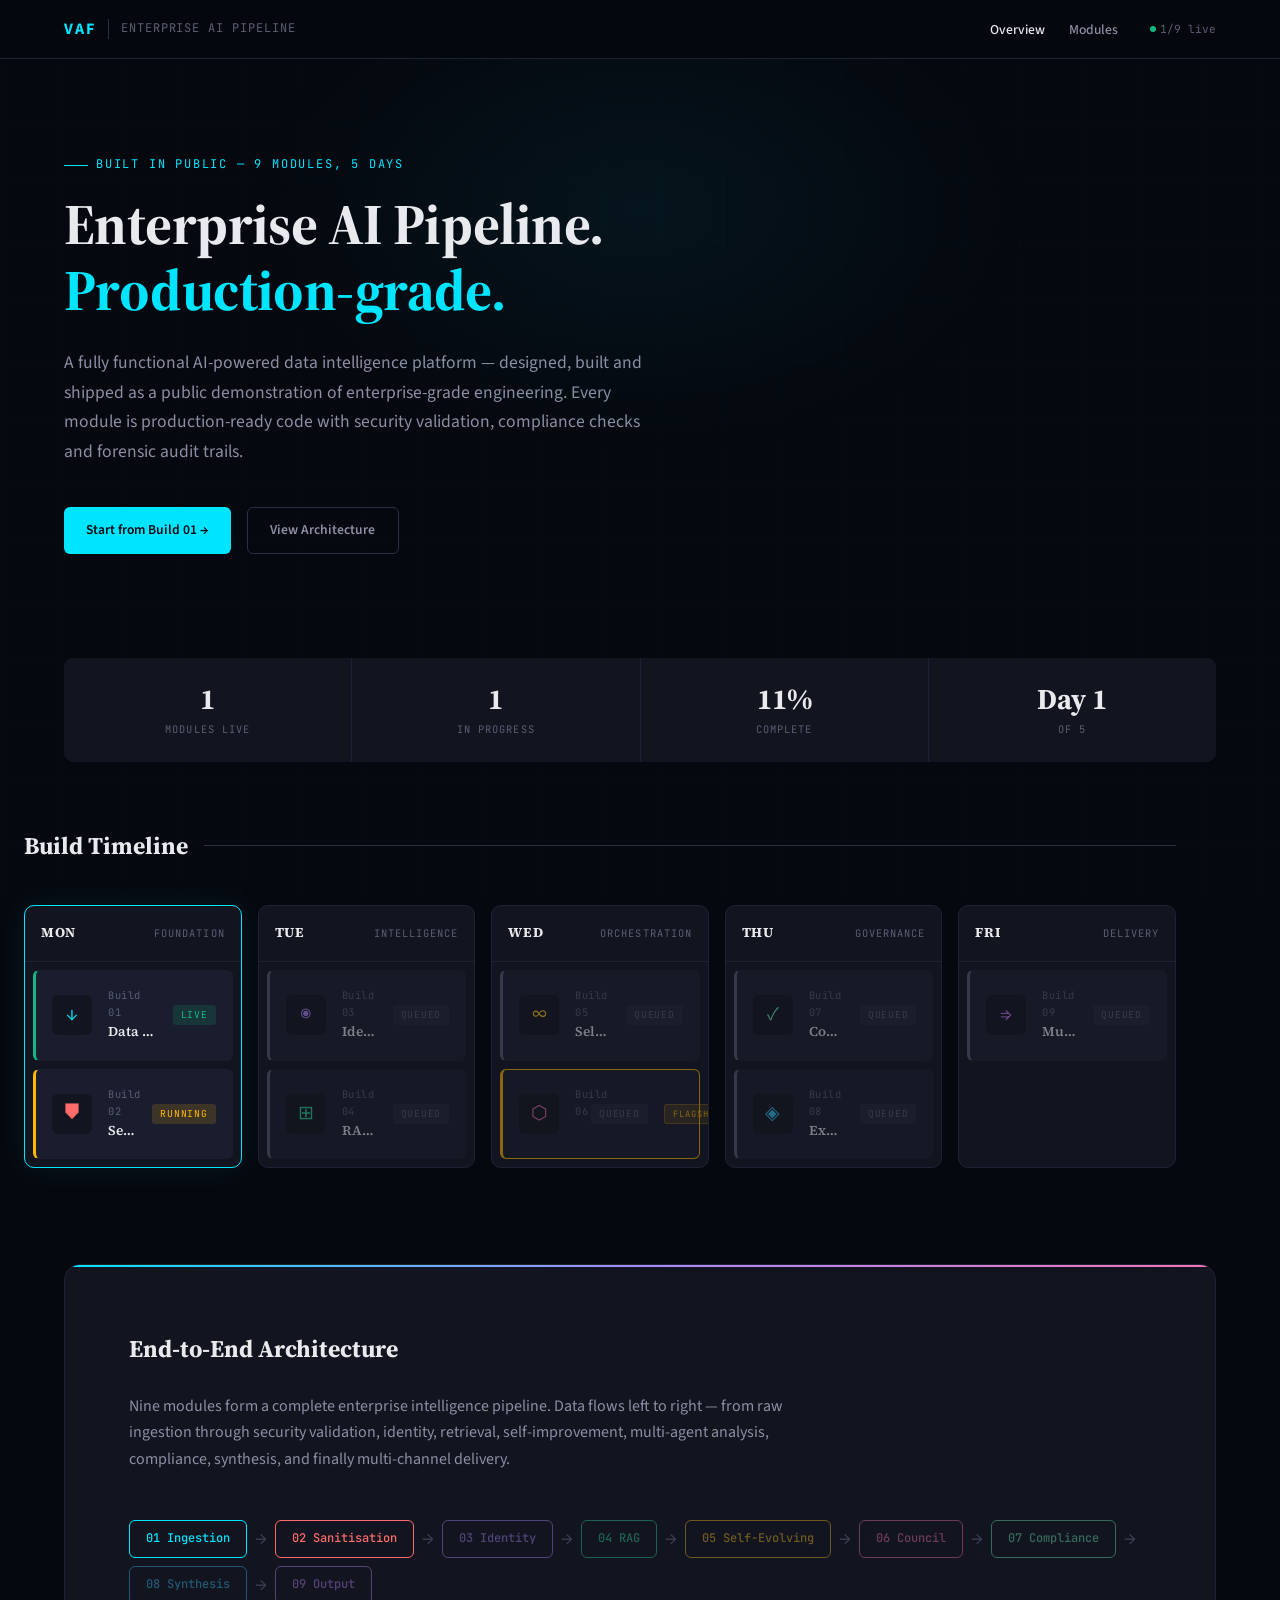
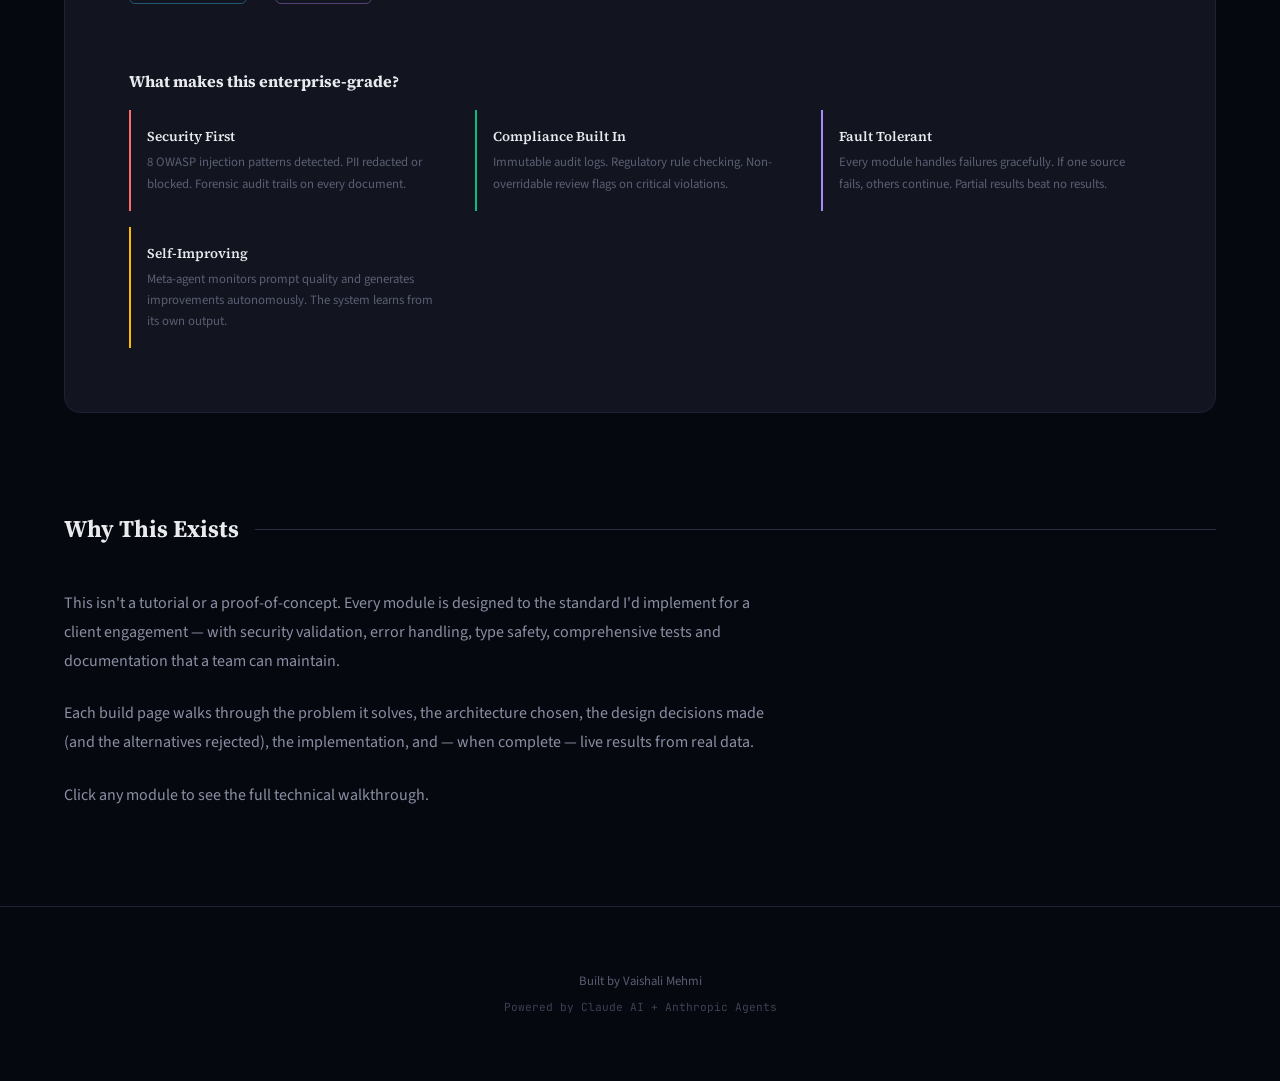
==== portfolio/index.html @ 0262deff "Add portfolio site and sync tooling - Portfolio site (index.html, build.html) with dark editorial de" ====
<!DOCTYPE html>
<html lang="en">
<head>
  <meta charset="UTF-8">
  <meta name="viewport" content="width=device-width, initial-scale=1.0">
  <title>The VAF Series — Enterprise AI Pipeline</title>
  <link rel="stylesheet" href="css/style.css">
</head>
<body>
  <div class="page-wrapper">

    <!-- Navigation -->
    <nav class="nav">
      <div class="container">
        <div class="nav-brand">
          <a href="index.html" class="nav-brand-mark">VAF</a>
          <span class="nav-brand-sep"></span>
          <span class="nav-brand-sub">Enterprise AI Pipeline</span>
        </div>
        <div style="display:flex; align-items:center; gap:2rem;">
          <ul class="nav-links">
            <li><a href="index.html" class="active">Overview</a></li>
            <li><a href="build.html?id=01">Modules</a></li>
          </ul>
          <div class="nav-status" id="nav-status"></div>
        </div>
      </div>
    </nav>

    <!-- Hero -->
    <section class="hero">
      <div class="container">
        <div class="hero-eyebrow animate-in">Built in public — 9 modules, 5 days</div>
        <h1 class="animate-in">
          Enterprise AI Pipeline.<br>
          <span class="highlight">Production-grade.</span>
        </h1>
        <p class="hero-description animate-in">
          A fully functional AI-powered data intelligence platform — designed, built and shipped
          as a public demonstration of enterprise-grade engineering. Every module is production-ready
          code with security validation, compliance checks and forensic audit trails.
        </p>
        <div class="hero-actions animate-in">
          <a href="build.html?id=01" class="btn btn-primary">
            Start from Build 01 →
          </a>
          <a href="#architecture" class="btn btn-ghost">
            View Architecture
          </a>
        </div>
      </div>
    </section>

    <!-- Stats Bar -->
    <section class="container">
      <div class="stats-bar" id="stats-bar">
        <!-- Populated by app.js -->
      </div>
    </section>

    <!-- Timeline -->
    <section class="container timeline">
      <div class="section-header">
        <h2>Build Timeline</h2>
        <div class="line"></div>
      </div>
      <div id="timeline-days" class="timeline-days">
        <!-- Populated by app.js -->
      </div>
    </section>

    <!-- Architecture Overview -->
    <section class="container" id="architecture">
      <div class="arch-overview">
        <h2>End-to-End Architecture</h2>
        <p style="color:var(--text-secondary); margin-bottom:var(--space-lg); max-width:700px;">
          Nine modules form a complete enterprise intelligence pipeline. Data flows left to right —
          from raw ingestion through security validation, identity, retrieval, self-improvement,
          multi-agent analysis, compliance, synthesis, and finally multi-channel delivery.
        </p>
        <div id="arch-pipeline" class="arch-pipeline">
          <!-- Populated by app.js -->
        </div>
        <div style="margin-top:var(--space-xl);">
          <h3 style="font-family:var(--font-display); font-weight:700; font-size:1rem; margin-bottom:var(--space-md);">
            What makes this enterprise-grade?
          </h3>
          <div style="display:grid; grid-template-columns:repeat(auto-fit, minmax(250px,1fr)); gap:var(--space-md);">
            <div style="padding:var(--space-md); border-left:2px solid var(--accent-red);">
              <div style="font-family:var(--font-display); font-weight:600; font-size:0.85rem; margin-bottom:4px;">Security First</div>
              <div style="font-size:0.8rem; color:var(--text-muted);">8 OWASP injection patterns detected. PII redacted or blocked. Forensic audit trails on every document.</div>
            </div>
            <div style="padding:var(--space-md); border-left:2px solid var(--accent-green);">
              <div style="font-family:var(--font-display); font-weight:600; font-size:0.85rem; margin-bottom:4px;">Compliance Built In</div>
              <div style="font-size:0.8rem; color:var(--text-muted);">Immutable audit logs. Regulatory rule checking. Non-overridable review flags on critical violations.</div>
            </div>
            <div style="padding:var(--space-md); border-left:2px solid var(--accent-purple);">
              <div style="font-family:var(--font-display); font-weight:600; font-size:0.85rem; margin-bottom:4px;">Fault Tolerant</div>
              <div style="font-size:0.8rem; color:var(--text-muted);">Every module handles failures gracefully. If one source fails, others continue. Partial results beat no results.</div>
            </div>
            <div style="padding:var(--space-md); border-left:2px solid var(--accent-gold);">
              <div style="font-family:var(--font-display); font-weight:600; font-size:0.85rem; margin-bottom:4px;">Self-Improving</div>
              <div style="font-size:0.8rem; color:var(--text-muted);">Meta-agent monitors prompt quality and generates improvements autonomously. The system learns from its own output.</div>
            </div>
          </div>
        </div>
      </div>
    </section>

    <!-- Consulting Context -->
    <section class="container" style="margin-top:var(--space-3xl);">
      <div class="section-header">
        <h2>Why This Exists</h2>
        <div class="line"></div>
      </div>
      <div style="max-width:700px;">
        <p style="color:var(--text-secondary); line-height:1.8; margin-bottom:var(--space-lg);">
          This isn't a tutorial or a proof-of-concept. Every module is designed to the standard
          I'd implement for a client engagement — with security validation, error handling,
          type safety, comprehensive tests and documentation that a team can maintain.
        </p>
        <p style="color:var(--text-secondary); line-height:1.8; margin-bottom:var(--space-lg);">
          Each build page walks through the problem it solves, the architecture chosen,
          the design decisions made (and the alternatives rejected), the implementation,
          and — when complete — live results from real data.
        </p>
        <p style="color:var(--text-secondary); line-height:1.8;">
          Click any module to see the full technical walkthrough.
        </p>
      </div>
    </section>

    <!-- Footer -->
    <footer class="footer">
      <div class="container">
        <p>
          <span class="author">Built by Vaishali Mehmi</span>
        </p>
        <p class="credit">
          Powered by Claude AI + Anthropic Agents
        </p>
      </div>
    </footer>

  </div>

  <script src="js/config.js"></script>
  <script src="js/builds.js"></script>
  <script src="js/app.js"></script>
  <script>App.init('home');</script>
</body>
</html>
---- portfolio/css/style.css ----
/* ============================================================
   VAF Series — Portfolio Design System
   Aesthetic: Dark Technical Editorial
   ============================================================ */

@import url('https://fonts.googleapis.com/css2?family=Source+Serif+4:ital,opsz,wght@0,8..60,400;0,8..60,600;0,8..60,700;1,8..60,400&family=Source+Sans+3:ital,wght@0,300;0,400;0,500;0,600;0,700;1,400&family=JetBrains+Mono:wght@400;500&display=swap');

/* ── Design Tokens ────────────────────────────────────────── */

:root {
  /* Palette */
  --bg-deep:       #06080F;
  --bg-base:       #0B0D17;
  --bg-surface:    #12151F;
  --bg-card:       #1A1D2E;
  --bg-elevated:   #222639;
  --border:        #2A2E42;
  --border-subtle: #1E2235;

  /* Text */
  --text-primary:   #E8EAED;
  --text-secondary: #8B8FA3;
  --text-muted:     #5A5E73;
  --text-dim:       #3D4155;

  /* Accents */
  --accent-cyan:    #00E5FF;
  --accent-gold:    #FFB800;
  --accent-red:     #FF6B6B;
  --accent-green:   #10B981;
  --accent-purple:  #A78BFA;
  --accent-pink:    #F472B6;
  --accent-blue:    #38BDF8;

  /* Semantic */
  --status-live:    #10B981;
  --status-running: #FFB800;
  --status-queued:  #5A5E73;
  --status-hidden:  #2A2E42;

  /* Typography */
  --font-display: 'Source Serif 4', 'Georgia', serif;
  --font-body:    'Source Sans 3', 'Helvetica Neue', sans-serif;
  --font-mono:    'JetBrains Mono', monospace;

  /* Spacing */
  --space-xs:  0.25rem;
  --space-sm:  0.5rem;
  --space-md:  1rem;
  --space-lg:  1.5rem;
  --space-xl:  2.5rem;
  --space-2xl: 4rem;
  --space-3xl: 6rem;

  /* Radius */
  --radius-sm: 6px;
  --radius-md: 10px;
  --radius-lg: 16px;

  /* Shadows */
  --shadow-card:  0 2px 16px rgba(0,0,0,0.3), 0 0 1px rgba(0,229,255,0.05);
  --shadow-glow:  0 0 30px rgba(0,229,255,0.08);
  --shadow-hover: 0 8px 32px rgba(0,0,0,0.4), 0 0 2px rgba(0,229,255,0.1);

  /* Layout */
  --content-max: 1200px;
  --sidebar-width: 260px;
}


/* ── Reset & Base ─────────────────────────────────────────── */

*, *::before, *::after {
  box-sizing: border-box;
  margin: 0;
  padding: 0;
}

html {
  font-size: 16px;
  scroll-behavior: smooth;
  -webkit-font-smoothing: antialiased;
  -moz-osx-font-smoothing: grayscale;
}

body {
  font-family: var(--font-body);
  background: var(--bg-deep);
  color: var(--text-primary);
  line-height: 1.65;
  min-height: 100vh;
}

::selection {
  background: rgba(0,229,255,0.2);
  color: var(--text-primary);
}

a {
  color: var(--accent-cyan);
  text-decoration: none;
  transition: color 0.2s ease, opacity 0.2s ease;
}
a:hover {
  color: #fff;
}

img { max-width: 100%; display: block; }


/* ── Background Pattern (Engineering Grid) ────────────────── */

body::before {
  content: '';
  position: fixed;
  inset: 0;
  background:
    linear-gradient(rgba(0,229,255,0.015) 1px, transparent 1px),
    linear-gradient(90deg, rgba(0,229,255,0.015) 1px, transparent 1px);
  background-size: 60px 60px;
  pointer-events: none;
  z-index: 0;
}


/* ── Layout ───────────────────────────────────────────────── */

.container {
  max-width: var(--content-max);
  margin: 0 auto;
  padding: 0 var(--space-lg);
  position: relative;
  z-index: 1;
}

.page-wrapper {
  position: relative;
  z-index: 1;
}


/* ── Navigation Bar ───────────────────────────────────────── */

.nav {
  position: sticky;
  top: 0;
  z-index: 100;
  background: rgba(6,8,15,0.85);
  backdrop-filter: blur(16px);
  -webkit-backdrop-filter: blur(16px);
  border-bottom: 1px solid var(--border-subtle);
  padding: var(--space-md) 0;
}

.nav .container {
  display: flex;
  align-items: center;
  justify-content: space-between;
}

.nav-brand {
  display: flex;
  align-items: center;
  gap: var(--space-sm);
}

.nav-brand-mark {
  font-family: var(--font-body);
  font-weight: 700;
  font-size: 1rem;
  color: var(--accent-cyan);
  letter-spacing: 0.12em;
  text-transform: uppercase;
}

.nav-brand-sep {
  width: 1px;
  height: 20px;
  background: var(--border);
  margin: 0 var(--space-xs);
}

.nav-brand-sub {
  font-family: var(--font-mono);
  font-size: 0.75rem;
  color: var(--text-muted);
  letter-spacing: 0.08em;
  text-transform: uppercase;
}

.nav-links {
  display: flex;
  align-items: center;
  gap: var(--space-lg);
  list-style: none;
}

.nav-links a {
  font-family: var(--font-body);
  font-size: 0.85rem;
  font-weight: 500;
  color: var(--text-secondary);
  transition: color 0.2s ease;
}
.nav-links a:hover,
.nav-links a.active {
  color: var(--text-primary);
}

.nav-status {
  display: flex;
  align-items: center;
  gap: var(--space-xs);
  font-family: var(--font-mono);
  font-size: 0.7rem;
  color: var(--text-muted);
}

.nav-status-dot {
  width: 6px;
  height: 6px;
  border-radius: 50%;
  background: var(--status-live);
  animation: pulse 2s ease-in-out infinite;
}

@keyframes pulse {
  0%, 100% { opacity: 1; }
  50% { opacity: 0.4; }
}


/* ── Hero Section ─────────────────────────────────────────── */

.hero {
  padding: var(--space-3xl) 0 var(--space-2xl);
  position: relative;
}

.hero::before {
  content: '';
  position: absolute;
  top: -100px;
  left: 50%;
  transform: translateX(-50%);
  width: 800px;
  height: 500px;
  background: radial-gradient(ellipse at center, rgba(0,229,255,0.06) 0%, transparent 70%);
  pointer-events: none;
}

.hero-eyebrow {
  font-family: var(--font-mono);
  font-size: 0.75rem;
  letter-spacing: 0.15em;
  text-transform: uppercase;
  color: var(--accent-cyan);
  margin-bottom: var(--space-md);
  display: flex;
  align-items: center;
  gap: var(--space-sm);
}

.hero-eyebrow::before {
  content: '';
  width: 24px;
  height: 1px;
  background: var(--accent-cyan);
}

.hero h1 {
  font-family: var(--font-display);
  font-weight: 700;
  font-size: clamp(2.4rem, 5vw, 3.6rem);
  line-height: 1.15;
  letter-spacing: -0.01em;
  color: var(--text-primary);
  max-width: 700px;
  margin-bottom: var(--space-lg);
}

.hero h1 .highlight {
  color: var(--accent-cyan);
}

.hero-description {
  font-size: 1.1rem;
  color: var(--text-secondary);
  max-width: 600px;
  line-height: 1.7;
  margin-bottom: var(--space-xl);
}

.hero-actions {
  display: flex;
  gap: var(--space-md);
  flex-wrap: wrap;
}


/* ── Buttons ──────────────────────────────────────────────── */

.btn {
  display: inline-flex;
  align-items: center;
  gap: var(--space-sm);
  padding: 0.7rem 1.4rem;
  border-radius: var(--radius-sm);
  font-family: var(--font-body);
  font-size: 0.85rem;
  font-weight: 600;
  cursor: pointer;
  transition: all 0.2s ease;
  border: none;
  text-decoration: none;
}

.btn-primary {
  background: var(--accent-cyan);
  color: var(--bg-deep);
}
.btn-primary:hover {
  background: #33EBFF;
  color: var(--bg-deep);
  box-shadow: 0 0 20px rgba(0,229,255,0.3);
}

.btn-ghost {
  background: transparent;
  color: var(--text-secondary);
  border: 1px solid var(--border);
}
.btn-ghost:hover {
  color: var(--text-primary);
  border-color: var(--text-muted);
}


/* ── Stats Bar ────────────────────────────────────────────── */

.stats-bar {
  display: grid;
  grid-template-columns: repeat(auto-fit, minmax(160px, 1fr));
  gap: 1px;
  background: var(--border-subtle);
  border-radius: var(--radius-md);
  overflow: hidden;
  margin: var(--space-xl) 0;
}

.stat-item {
  background: var(--bg-surface);
  padding: var(--space-lg) var(--space-lg);
  text-align: center;
}

.stat-value {
  font-family: var(--font-display);
  font-weight: 700;
  font-size: 1.8rem;
  color: var(--text-primary);
  line-height: 1.2;
}

.stat-label {
  font-family: var(--font-mono);
  font-size: 0.65rem;
  letter-spacing: 0.1em;
  text-transform: uppercase;
  color: var(--text-muted);
  margin-top: var(--space-xs);
}


/* ── Timeline ─────────────────────────────────────────────── */

.timeline {
  margin: var(--space-2xl) 0;
}

.timeline-header {
  display: flex;
  align-items: center;
  gap: var(--space-md);
  margin-bottom: var(--space-xl);
}

.timeline-header h2 {
  font-family: var(--font-display);
  font-weight: 700;
  font-size: 1.4rem;
}

.timeline-header .line {
  flex: 1;
  height: 1px;
  background: var(--border);
}

.timeline-days {
  display: grid;
  grid-template-columns: repeat(5, 1fr);
  gap: var(--space-md);
}

@media (max-width: 900px) {
  .timeline-days {
    grid-template-columns: 1fr;
  }
}

.timeline-day {
  background: var(--bg-surface);
  border: 1px solid var(--border-subtle);
  border-radius: var(--radius-md);
  overflow: hidden;
  transition: border-color 0.3s ease, box-shadow 0.3s ease;
}

.timeline-day.is-active {
  border-color: var(--accent-cyan);
  box-shadow: var(--shadow-glow);
}

.timeline-day.is-past {
  border-color: var(--accent-green);
}

.timeline-day-header {
  padding: var(--space-md) var(--space-md);
  display: flex;
  align-items: center;
  justify-content: space-between;
  border-bottom: 1px solid var(--border-subtle);
}

.timeline-day-label {
  font-family: var(--font-display);
  font-weight: 700;
  font-size: 0.85rem;
  letter-spacing: 0.05em;
}

.timeline-day-name {
  font-family: var(--font-mono);
  font-size: 0.65rem;
  color: var(--text-muted);
  text-transform: uppercase;
  letter-spacing: 0.1em;
}

.timeline-day-builds {
  padding: var(--space-sm);
  display: flex;
  flex-direction: column;
  gap: var(--space-sm);
}


/* ── Build Card (in timeline) ─────────────────────────────── */

.build-card {
  display: flex;
  align-items: center;
  gap: var(--space-md);
  padding: var(--space-md);
  border-radius: var(--radius-sm);
  background: var(--bg-card);
  border: 1px solid transparent;
  cursor: pointer;
  transition: all 0.2s ease;
  text-decoration: none;
  color: inherit;
}

.build-card:hover {
  border-color: var(--border);
  background: var(--bg-elevated);
  transform: translateY(-1px);
  box-shadow: var(--shadow-hover);
  color: inherit;
}

.build-card.status-live {
  border-left: 3px solid var(--status-live);
}
.build-card.status-running {
  border-left: 3px solid var(--status-running);
}
.build-card.status-queued {
  opacity: 0.5;
  border-left: 3px solid var(--status-queued);
}
.build-card.status-queued:hover {
  opacity: 0.7;
}
.build-card.is-featured {
  border-color: var(--accent-gold);
}

.build-card-icon {
  width: 40px;
  height: 40px;
  border-radius: var(--radius-sm);
  display: flex;
  align-items: center;
  justify-content: center;
  font-size: 1.2rem;
  flex-shrink: 0;
  background: var(--bg-surface);
}

.build-card-content {
  flex: 1;
  min-width: 0;
}

.build-card-number {
  font-family: var(--font-mono);
  font-size: 0.65rem;
  color: var(--text-muted);
  letter-spacing: 0.05em;
}

.build-card-name {
  font-family: var(--font-display);
  font-weight: 600;
  font-size: 0.85rem;
  color: var(--text-primary);
  white-space: nowrap;
  overflow: hidden;
  text-overflow: ellipsis;
}

.build-card-status {
  font-family: var(--font-mono);
  font-size: 0.6rem;
  letter-spacing: 0.08em;
  text-transform: uppercase;
  padding: 2px 8px;
  border-radius: 3px;
  flex-shrink: 0;
}

.build-card-status.live {
  background: rgba(16,185,129,0.15);
  color: var(--status-live);
}
.build-card-status.running {
  background: rgba(255,184,0,0.15);
  color: var(--status-running);
  animation: pulse 2s ease-in-out infinite;
}
.build-card-status.queued {
  background: rgba(90,94,115,0.15);
  color: var(--status-queued);
}


/* ── Architecture Overview (Home) ─────────────────────────── */

.arch-overview {
  margin: var(--space-3xl) 0;
  padding: var(--space-2xl);
  background: var(--bg-surface);
  border: 1px solid var(--border-subtle);
  border-radius: var(--radius-lg);
  position: relative;
  overflow: hidden;
}

.arch-overview::before {
  content: '';
  position: absolute;
  top: 0;
  left: 0;
  right: 0;
  height: 2px;
  background: linear-gradient(90deg, var(--accent-cyan), var(--accent-purple), var(--accent-pink));
}

.arch-overview h2 {
  font-family: var(--font-display);
  font-weight: 700;
  font-size: 1.5rem;
  margin-bottom: var(--space-lg);
}

.arch-pipeline {
  display: flex;
  align-items: center;
  gap: var(--space-sm);
  flex-wrap: wrap;
  padding: var(--space-lg) 0;
}

.arch-node {
  padding: var(--space-sm) var(--space-md);
  border-radius: var(--radius-sm);
  font-family: var(--font-mono);
  font-size: 0.75rem;
  font-weight: 500;
  border: 1px solid;
  white-space: nowrap;
}

.arch-arrow {
  color: var(--text-dim);
  font-size: 1.2rem;
  flex-shrink: 0;
}


/* ── Section Headers ──────────────────────────────────────── */

.section-header {
  display: flex;
  align-items: center;
  gap: var(--space-md);
  margin-bottom: var(--space-xl);
}

.section-header h2 {
  font-family: var(--font-display);
  font-weight: 700;
  font-size: 1.5rem;
  white-space: nowrap;
}

.section-header .line {
  flex: 1;
  height: 1px;
  background: var(--border);
}


/* ============================================================
   BUILD DETAIL PAGE
   ============================================================ */

.build-page {
  display: grid;
  grid-template-columns: var(--sidebar-width) 1fr;
  min-height: 100vh;
}

@media (max-width: 900px) {
  .build-page {
    grid-template-columns: 1fr;
  }
  .build-sidebar {
    display: none;
  }
}


/* ── Sidebar ──────────────────────────────────────────────── */

.build-sidebar {
  position: sticky;
  top: 0;
  height: 100vh;
  overflow-y: auto;
  background: var(--bg-base);
  border-right: 1px solid var(--border-subtle);
  padding: var(--space-lg);
}

.sidebar-brand {
  font-family: var(--font-display);
  font-weight: 800;
  font-size: 0.9rem;
  color: var(--accent-cyan);
  letter-spacing: 0.05em;
  margin-bottom: var(--space-xl);
  display: block;
  text-decoration: none;
}
.sidebar-brand:hover { color: var(--accent-cyan); }

.sidebar-nav {
  list-style: none;
  display: flex;
  flex-direction: column;
  gap: 2px;
}

.sidebar-nav-item {
  display: flex;
  align-items: center;
  gap: var(--space-sm);
  padding: var(--space-sm) var(--space-md);
  border-radius: var(--radius-sm);
  font-size: 0.82rem;
  color: var(--text-secondary);
  transition: all 0.15s ease;
  text-decoration: none;
}

.sidebar-nav-item:hover {
  background: var(--bg-surface);
  color: var(--text-primary);
}

.sidebar-nav-item.active {
  background: var(--bg-card);
  color: var(--text-primary);
  font-weight: 500;
}

.sidebar-nav-item .dot {
  width: 7px;
  height: 7px;
  border-radius: 50%;
  flex-shrink: 0;
}

.sidebar-nav-item .dot.live    { background: var(--status-live); }
.sidebar-nav-item .dot.running { background: var(--status-running); animation: pulse 2s infinite; }
.sidebar-nav-item .dot.queued  { background: var(--status-queued); }

.sidebar-nav-item .num {
  font-family: var(--font-mono);
  font-size: 0.7rem;
  color: var(--text-dim);
  width: 20px;
}


/* ── Build Content Area ───────────────────────────────────── */

.build-content {
  padding: var(--space-2xl) var(--space-2xl);
  max-width: 900px;
}

.build-hero {
  margin-bottom: var(--space-2xl);
  padding-bottom: var(--space-xl);
  border-bottom: 1px solid var(--border-subtle);
}

.build-hero-number {
  font-family: var(--font-mono);
  font-size: 0.75rem;
  letter-spacing: 0.15em;
  text-transform: uppercase;
  margin-bottom: var(--space-sm);
}

.build-hero h1 {
  font-family: var(--font-display);
  font-weight: 700;
  font-size: clamp(1.8rem, 3.5vw, 2.6rem);
  line-height: 1.2;
  letter-spacing: -0.01em;
  margin-bottom: var(--space-md);
}

.build-hero-oneliner {
  font-size: 1.05rem;
  color: var(--text-secondary);
  line-height: 1.6;
  max-width: 600px;
}

.build-tags {
  display: flex;
  flex-wrap: wrap;
  gap: var(--space-xs);
  margin-top: var(--space-md);
}

.build-tag {
  font-family: var(--font-mono);
  font-size: 0.65rem;
  padding: 3px 10px;
  border-radius: 3px;
  background: var(--bg-surface);
  color: var(--text-muted);
  border: 1px solid var(--border-subtle);
}


/* ── Tabs ─────────────────────────────────────────────────── */

.tabs {
  display: flex;
  gap: 0;
  border-bottom: 1px solid var(--border-subtle);
  margin-bottom: var(--space-xl);
  overflow-x: auto;
}

.tab {
  font-family: var(--font-body);
  font-size: 0.85rem;
  font-weight: 500;
  color: var(--text-muted);
  padding: var(--space-md) var(--space-lg);
  cursor: pointer;
  border: none;
  background: none;
  border-bottom: 2px solid transparent;
  transition: all 0.2s ease;
  white-space: nowrap;
}

.tab:hover {
  color: var(--text-secondary);
}

.tab.active {
  color: var(--accent-cyan);
  border-bottom-color: var(--accent-cyan);
}

.tab-panel {
  display: none;
  animation: fadeIn 0.3s ease;
}

.tab-panel.active {
  display: block;
}

@keyframes fadeIn {
  from { opacity: 0; transform: translateY(8px); }
  to   { opacity: 1; transform: translateY(0); }
}


/* ── Content Blocks ───────────────────────────────────────── */

.content-block {
  margin-bottom: var(--space-2xl);
}

.content-block h3 {
  font-family: var(--font-display);
  font-weight: 700;
  font-size: 1.15rem;
  margin-bottom: var(--space-md);
  display: flex;
  align-items: center;
  gap: var(--space-sm);
}

.content-block p {
  color: var(--text-secondary);
  margin-bottom: var(--space-md);
  line-height: 1.75;
}

.content-block p:last-child {
  margin-bottom: 0;
}


/* ── Problem / Pain Point Block ───────────────────────────── */

.pain-point {
  padding: var(--space-lg);
  background: rgba(255,107,107,0.06);
  border-left: 3px solid var(--accent-red);
  border-radius: 0 var(--radius-sm) var(--radius-sm) 0;
  margin: var(--space-lg) 0;
}

.pain-point p {
  color: var(--accent-red);
  font-weight: 500;
  font-style: italic;
  margin-bottom: 0;
}


/* ── Key Metrics (within build page) ──────────────────────── */

.key-metrics {
  display: grid;
  grid-template-columns: repeat(auto-fit, minmax(140px, 1fr));
  gap: var(--space-md);
  margin: var(--space-xl) 0;
}

.key-metric {
  background: var(--bg-card);
  border: 1px solid var(--border-subtle);
  border-radius: var(--radius-sm);
  padding: var(--space-md);
  text-align: center;
}

.key-metric-value {
  font-family: var(--font-display);
  font-weight: 700;
  font-size: 1.5rem;
  color: var(--accent-cyan);
  line-height: 1.2;
}

.key-metric-label {
  font-family: var(--font-mono);
  font-size: 0.6rem;
  color: var(--text-muted);
  text-transform: uppercase;
  letter-spacing: 0.1em;
  margin-top: 4px;
}

.key-metric-detail {
  font-size: 0.75rem;
  color: var(--text-dim);
  margin-top: 2px;
}


/* ── Architecture Diagram ─────────────────────────────────── */

.arch-layers {
  display: flex;
  flex-direction: column;
  gap: var(--space-md);
  margin: var(--space-xl) 0;
}

.arch-layer {
  display: flex;
  align-items: flex-start;
  gap: var(--space-md);
  padding: var(--space-md) var(--space-lg);
  background: var(--bg-card);
  border-radius: var(--radius-sm);
  border-left: 3px solid;
  position: relative;
}

.arch-layer:not(:last-child)::after {
  content: '↓';
  position: absolute;
  bottom: -22px;
  left: 50%;
  transform: translateX(-50%);
  color: var(--text-dim);
  font-size: 0.9rem;
  z-index: 2;
}

.arch-layer-name {
  font-family: var(--font-display);
  font-weight: 600;
  font-size: 0.85rem;
  min-width: 140px;
  flex-shrink: 0;
}

.arch-layer-components {
  display: flex;
  flex-wrap: wrap;
  gap: var(--space-xs);
}

.arch-layer-component {
  font-family: var(--font-mono);
  font-size: 0.7rem;
  padding: 3px 8px;
  border-radius: 3px;
  background: var(--bg-surface);
  border: 1px solid var(--border-subtle);
  color: var(--text-secondary);
}

.arch-layer-desc {
  font-size: 0.8rem;
  color: var(--text-muted);
  margin-top: var(--space-xs);
}


/* ── Data Flow ────────────────────────────────────────────── */

.data-flow {
  background: var(--bg-card);
  border: 1px solid var(--border-subtle);
  border-radius: var(--radius-sm);
  padding: var(--space-lg);
  margin: var(--space-lg) 0;
}

.data-flow-step {
  font-family: var(--font-mono);
  font-size: 0.8rem;
  color: var(--text-secondary);
  padding: var(--space-xs) 0;
  display: flex;
  align-items: center;
  gap: var(--space-sm);
}

.data-flow-step::before {
  content: '';
  width: 6px;
  height: 6px;
  border-radius: 50%;
  background: var(--accent-cyan);
  flex-shrink: 0;
  opacity: 0.5;
}


/* ── Decision Table ───────────────────────────────────────── */

.decisions-list {
  display: flex;
  flex-direction: column;
  gap: var(--space-lg);
}

.decision-card {
  background: var(--bg-card);
  border: 1px solid var(--border-subtle);
  border-radius: var(--radius-md);
  overflow: hidden;
}

.decision-header {
  padding: var(--space-md) var(--space-lg);
  background: var(--bg-elevated);
  border-bottom: 1px solid var(--border-subtle);
  display: flex;
  align-items: center;
  justify-content: space-between;
}

.decision-question {
  font-family: var(--font-display);
  font-weight: 600;
  font-size: 0.9rem;
}

.decision-body {
  padding: var(--space-lg);
  display: grid;
  grid-template-columns: 1fr 1fr;
  gap: var(--space-lg);
}

@media (max-width: 600px) {
  .decision-body {
    grid-template-columns: 1fr;
  }
}

.decision-chosen {
  border-left: 3px solid var(--accent-green);
  padding-left: var(--space-md);
}

.decision-chosen-label {
  font-family: var(--font-mono);
  font-size: 0.6rem;
  color: var(--accent-green);
  text-transform: uppercase;
  letter-spacing: 0.1em;
  margin-bottom: var(--space-xs);
}

.decision-chosen-value {
  font-weight: 600;
  font-size: 0.9rem;
  margin-bottom: var(--space-sm);
}

.decision-reasoning {
  font-size: 0.85rem;
  color: var(--text-secondary);
  line-height: 1.6;
}

.decision-alt {
  border-left: 3px solid var(--text-dim);
  padding-left: var(--space-md);
  opacity: 0.6;
}

.decision-alt-label {
  font-family: var(--font-mono);
  font-size: 0.6rem;
  color: var(--text-dim);
  text-transform: uppercase;
  letter-spacing: 0.1em;
  margin-bottom: var(--space-xs);
}


/* ── Code Blocks ──────────────────────────────────────────── */

.code-examples {
  display: flex;
  flex-direction: column;
  gap: var(--space-xl);
}

.code-block {
  background: var(--bg-card);
  border: 1px solid var(--border-subtle);
  border-radius: var(--radius-md);
  overflow: hidden;
}

.code-block-header {
  padding: var(--space-sm) var(--space-lg);
  background: var(--bg-elevated);
  border-bottom: 1px solid var(--border-subtle);
  display: flex;
  align-items: center;
  justify-content: space-between;
}

.code-block-title {
  font-family: var(--font-mono);
  font-size: 0.75rem;
  color: var(--text-secondary);
}

.code-block-lang {
  font-family: var(--font-mono);
  font-size: 0.6rem;
  color: var(--text-dim);
  text-transform: uppercase;
  letter-spacing: 0.1em;
}

.code-block pre {
  margin: 0;
  padding: var(--space-lg);
  overflow-x: auto;
  font-family: var(--font-mono);
  font-size: 0.8rem;
  line-height: 1.7;
  color: var(--text-secondary);
  tab-size: 4;
}

/* Syntax highlighting (basic) */
.code-block .kw { color: var(--accent-purple); }  /* keywords */
.code-block .fn { color: var(--accent-cyan); }     /* functions */
.code-block .st { color: var(--accent-green); }    /* strings */
.code-block .cm { color: var(--text-dim); font-style: italic; }  /* comments */
.code-block .op { color: var(--accent-pink); }     /* operators */
.code-block .num { color: var(--accent-gold); }    /* numbers */


/* ── Results Section ──────────────────────────────────────── */

.results-empty {
  padding: var(--space-2xl);
  text-align: center;
  background: var(--bg-card);
  border: 1px dashed var(--border);
  border-radius: var(--radius-md);
}

.results-empty-icon {
  font-size: 2rem;
  margin-bottom: var(--space-md);
  opacity: 0.3;
}

.results-empty-text {
  color: var(--text-muted);
  font-size: 0.9rem;
  max-width: 400px;
  margin: 0 auto;
  line-height: 1.6;
}

.results-live {
  background: var(--bg-card);
  border: 1px solid var(--accent-green);
  border-radius: var(--radius-md);
  overflow: hidden;
}

.results-live-header {
  padding: var(--space-md) var(--space-lg);
  background: rgba(16,185,129,0.08);
  border-bottom: 1px solid rgba(16,185,129,0.2);
  display: flex;
  align-items: center;
  gap: var(--space-sm);
  font-family: var(--font-mono);
  font-size: 0.75rem;
  color: var(--accent-green);
}

.results-metrics {
  display: grid;
  grid-template-columns: repeat(auto-fit, minmax(140px, 1fr));
  gap: 1px;
  background: var(--border-subtle);
}

.results-metric {
  background: var(--bg-card);
  padding: var(--space-lg);
  text-align: center;
}

.results-metric-value {
  font-family: var(--font-display);
  font-weight: 700;
  font-size: 2rem;
  color: var(--text-primary);
}

.results-metric-label {
  font-family: var(--font-mono);
  font-size: 0.6rem;
  color: var(--text-muted);
  text-transform: uppercase;
  letter-spacing: 0.1em;
  margin-top: 4px;
}

.results-metric--clickable {
  cursor: pointer;
  transition: background 0.15s, border-color 0.15s;
  position: relative;
}
.results-metric--clickable:hover {
  background: var(--bg-elevated);
  border-color: var(--accent-cyan);
}
.results-metric--active {
  background: rgba(0,229,255,0.06) !important;
  border-bottom: 2px solid var(--accent-cyan);
}
.results-metric-hint {
  font-family: var(--font-mono);
  font-size: 0.55rem;
  color: var(--accent-cyan);
  opacity: 0.6;
  margin-top: 6px;
  letter-spacing: 0.05em;
}

/* ── Document Drilldown Table ──────────────────────────────── */

.results-doc-section {
  margin-top: var(--space-lg);
  border: 1px solid var(--border);
  border-radius: 6px;
  overflow: hidden;
}

.results-doc-header {
  display: flex;
  align-items: center;
  justify-content: space-between;
  padding: var(--space-md) var(--space-lg);
  background: var(--bg-surface);
  border-bottom: 1px solid var(--border);
  font-family: var(--font-mono);
  font-size: 0.75rem;
  color: var(--text-secondary);
  text-transform: uppercase;
  letter-spacing: 0.08em;
}

.results-doc-clear {
  background: none;
  border: 1px solid var(--border);
  color: var(--text-muted);
  font-family: var(--font-mono);
  font-size: 0.65rem;
  padding: 3px 10px;
  border-radius: 3px;
  cursor: pointer;
  transition: color 0.15s, border-color 0.15s;
}
.results-doc-clear:hover {
  color: var(--accent-cyan);
  border-color: var(--accent-cyan);
}

.results-doc-table-wrap {
  overflow-x: auto;
}

.results-doc-table {
  width: 100%;
  border-collapse: collapse;
  font-size: 0.82rem;
}
.results-doc-table thead th {
  font-family: var(--font-mono);
  font-size: 0.6rem;
  text-transform: uppercase;
  letter-spacing: 0.1em;
  color: var(--text-muted);
  padding: var(--space-sm) var(--space-md);
  text-align: left;
  border-bottom: 1px solid var(--border);
  background: var(--bg-surface);
  white-space: nowrap;
}
.results-doc-table tbody tr {
  border-bottom: 1px solid var(--border-subtle);
  transition: background 0.1s;
}
.results-doc-table tbody tr:hover {
  background: var(--bg-elevated);
}
.results-doc-table td {
  padding: var(--space-sm) var(--space-md);
  vertical-align: top;
  color: var(--text-secondary);
}

.doc-source-badge {
  display: inline-block;
  font-family: var(--font-mono);
  font-size: 0.65rem;
  text-transform: uppercase;
  padding: 2px 8px;
  border-radius: 3px;
  white-space: nowrap;
  letter-spacing: 0.05em;
}
.doc-source-rss   { background: rgba(0,229,255,0.1); color: var(--accent-cyan); }
.doc-source-pdf   { background: rgba(255,107,107,0.1); color: var(--accent-red); }
.doc-source-web   { background: rgba(167,139,250,0.1); color: #A78BFA; }
.doc-source-email { background: rgba(251,191,36,0.1);  color: var(--accent-gold); }

.doc-title {
  color: var(--text-primary);
  font-weight: 500;
  max-width: 260px;
}
.doc-summary {
  color: var(--text-muted);
  font-size: 0.78rem;
  max-width: 340px;
  line-height: 1.5;
}
.doc-time {
  font-family: var(--font-mono);
  font-size: 0.68rem;
  color: var(--text-dim);
  white-space: nowrap;
}

.results-overflow {
  text-align: center;
  font-family: var(--font-mono);
  font-size: 0.7rem;
  color: var(--text-dim);
  padding: var(--space-md);
  border-top: 1px solid var(--border-subtle);
}


/* ── Footer ───────────────────────────────────────────────── */

.footer {
  padding: var(--space-2xl) 0;
  margin-top: var(--space-3xl);
  border-top: 1px solid var(--border-subtle);
  text-align: center;
}

.footer p {
  font-size: 0.8rem;
  color: var(--text-dim);
  line-height: 1.6;
}

.footer .author {
  color: var(--text-muted);
}

.footer .credit {
  font-family: var(--font-mono);
  font-size: 0.7rem;
  margin-top: var(--space-sm);
}


/* ── Utility ──────────────────────────────────────────────── */

.visually-hidden {
  position: absolute;
  width: 1px;
  height: 1px;
  overflow: hidden;
  clip: rect(0, 0, 0, 0);
  border: 0;
}

.text-cyan   { color: var(--accent-cyan); }
.text-gold   { color: var(--accent-gold); }
.text-red    { color: var(--accent-red); }
.text-green  { color: var(--accent-green); }
.text-purple { color: var(--accent-purple); }
.text-muted  { color: var(--text-muted); }

.mt-xl { margin-top: var(--space-xl); }
.mb-xl { margin-bottom: var(--space-xl); }

/* Featured badge */
.badge-featured {
  font-family: var(--font-mono);
  font-size: 0.55rem;
  letter-spacing: 0.12em;
  text-transform: uppercase;
  padding: 2px 8px;
  border-radius: 3px;
  background: rgba(255,184,0,0.15);
  color: var(--accent-gold);
  border: 1px solid rgba(255,184,0,0.3);
}


/* ── Page Load Animation ──────────────────────────────────── */

.animate-in {
  opacity: 0;
  transform: translateY(16px);
  animation: slideIn 0.5s ease forwards;
}

.animate-in:nth-child(1) { animation-delay: 0.05s; }
.animate-in:nth-child(2) { animation-delay: 0.1s; }
.animate-in:nth-child(3) { animation-delay: 0.15s; }
.animate-in:nth-child(4) { animation-delay: 0.2s; }
.animate-in:nth-child(5) { animation-delay: 0.25s; }

@keyframes slideIn {
  to {
    opacity: 1;
    transform: translateY(0);
  }
}
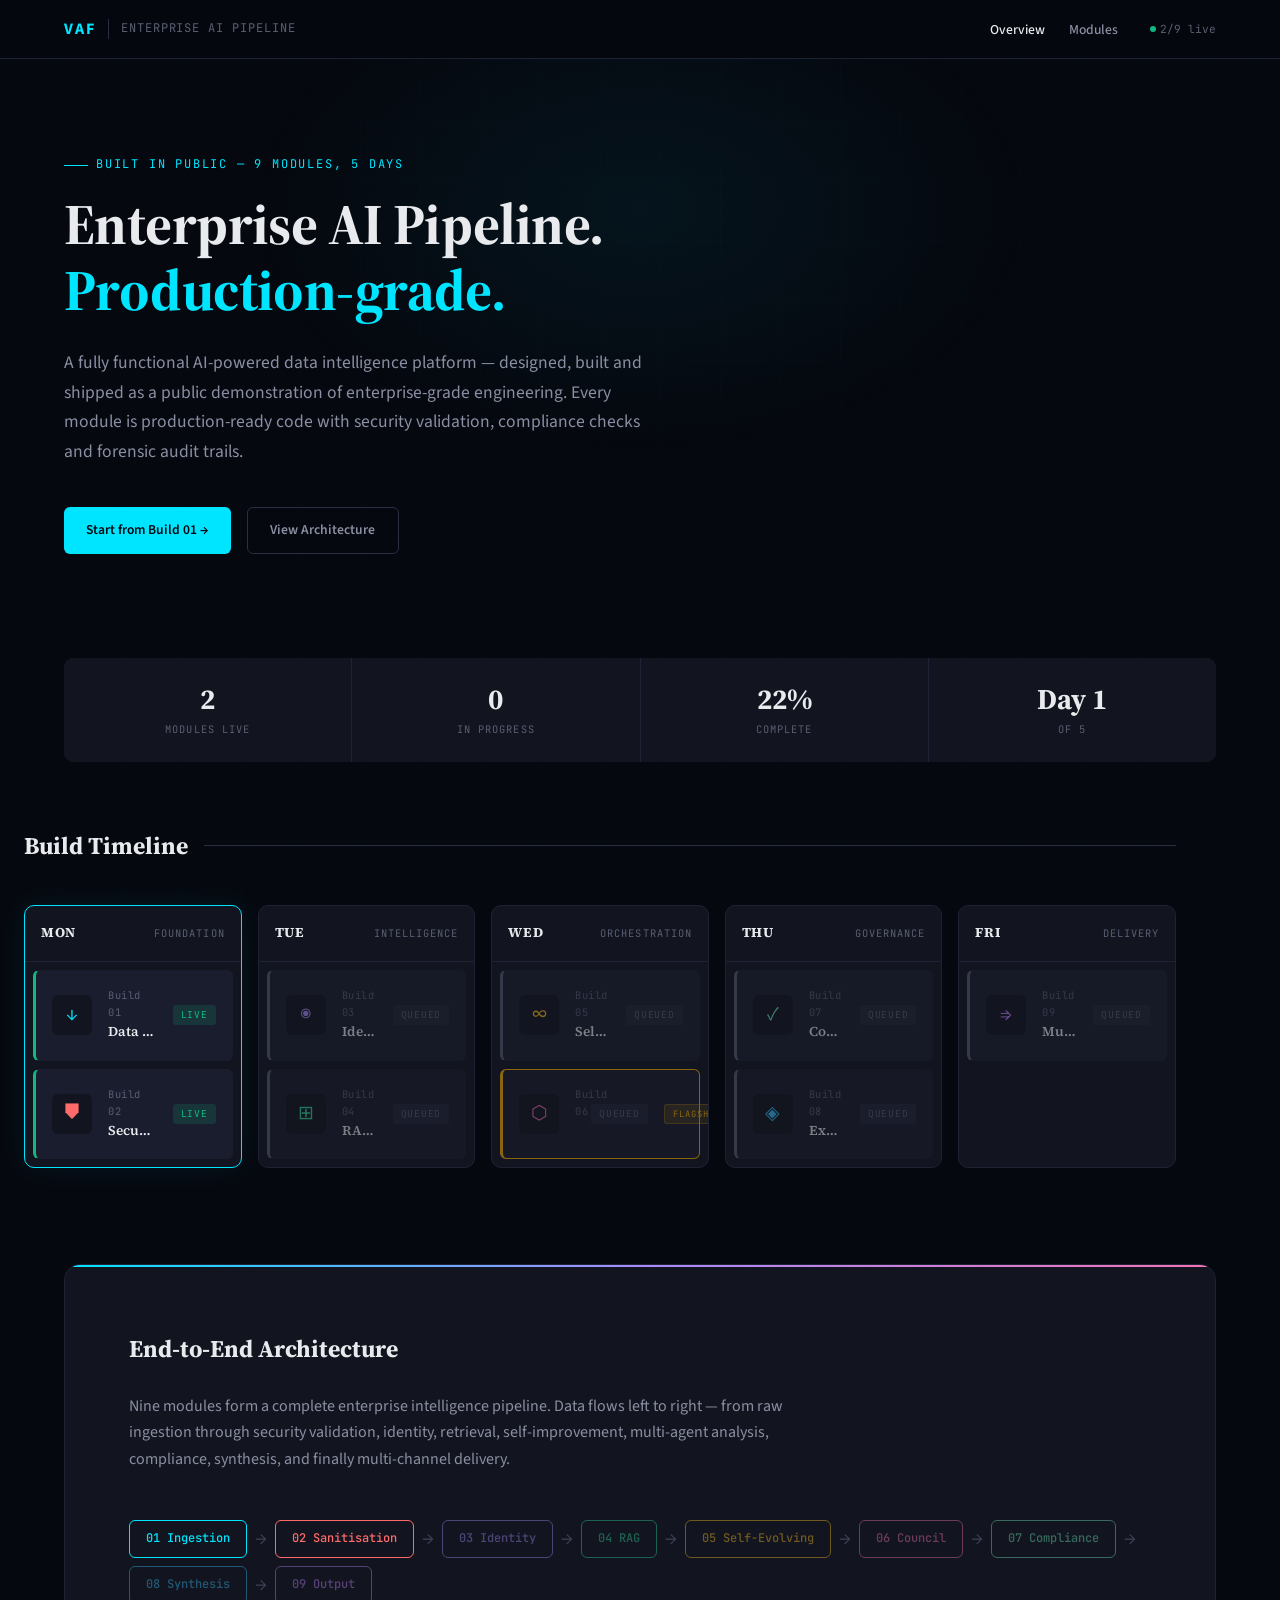
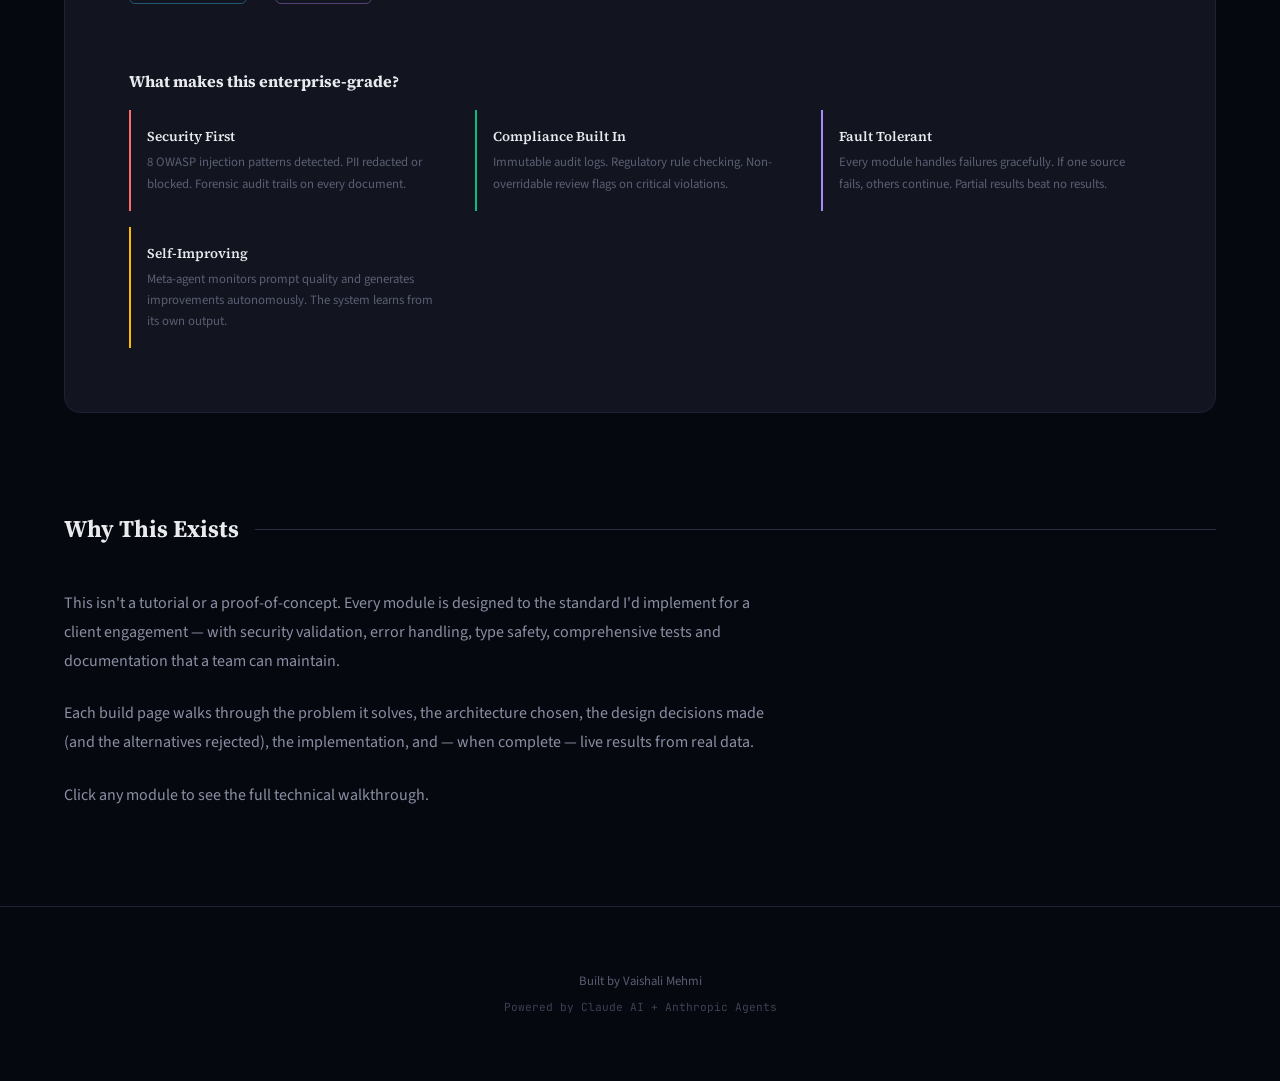
==== commit fa97de23: "feat: Build 02 security validation results dashboard - Add sanitisation-aware Results renderer (_ren" ====
--- a/portfolio/index.html
+++ b/portfolio/index.html
@@ -144,9 +144,9 @@
 
   </div>
 
-  <script src="js/config.js"></script>
-  <script src="js/builds.js"></script>
-  <script src="js/app.js"></script>
+  <script src="js/config.js?v=4"></script>
+  <script src="js/builds.js?v=4"></script>
+  <script src="js/app.js?v=4"></script>
   <script>App.init('home');</script>
 </body>
 </html>
--- a/portfolio/css/style.css
+++ b/portfolio/css/style.css
@@ -1362,6 +1362,108 @@
 }
 
 
+/* ── Security / Sanitisation Results ─────────────────────── */
+
+.results-pii-mode {
+  margin-left: auto;
+  font-family: var(--font-mono);
+  font-size: 0.65rem;
+  letter-spacing: 0.08em;
+  color: var(--text-dim);
+  border: 1px solid var(--border-subtle);
+  padding: 2px 8px;
+  border-radius: 2px;
+}
+
+/* Verdict colour variants on metric cards */
+.results-metric.metric--pass   { border-color: rgba(52,211,153,0.3); }
+.results-metric.metric--block  { border-color: rgba(255,107,107,0.4); }
+.results-metric.metric--redact { border-color: rgba(251,191,36,0.3); }
+.results-metric.metric--pass  .results-metric-value { color: #34D399; }
+.results-metric.metric--block .results-metric-value { color: #FF6B6B; }
+.results-metric.metric--redact .results-metric-value { color: #FBBF24; }
+.results-metric--active.metric--pass   { background: rgba(52,211,153,0.06) !important; border-color: #34D399 !important; }
+.results-metric--active.metric--block  { background: rgba(255,107,107,0.06) !important; border-color: #FF6B6B !important; }
+.results-metric--active.metric--redact { background: rgba(251,191,36,0.06) !important; border-color: #FBBF24 !important; }
+
+/* Security audit panels */
+.sec-panel {
+  border: 1px solid var(--border-subtle);
+  border-radius: 4px;
+  padding: var(--space-lg);
+  margin-bottom: var(--space-lg);
+}
+.sec-panel--blocked  { border-color: rgba(255,107,107,0.3); background: rgba(255,107,107,0.03); }
+.sec-panel--redacted { border-color: rgba(251,191,36,0.3);  background: rgba(251,191,36,0.03); }
+
+.sec-panel-title {
+  font-family: var(--font-mono);
+  font-size: 0.7rem;
+  letter-spacing: 0.06em;
+  color: var(--text-secondary);
+  margin-bottom: var(--space-md);
+  text-transform: uppercase;
+}
+
+.sec-panel-row {
+  display: flex;
+  align-items: baseline;
+  gap: var(--space-md);
+  padding: var(--space-xs) 0;
+  border-top: 1px solid var(--border-subtle);
+  font-size: 0.82rem;
+}
+
+.sec-pii-types {
+  display: flex;
+  flex-wrap: wrap;
+  gap: var(--space-xs);
+  margin-bottom: var(--space-md);
+}
+.sec-pii-badge {
+  font-family: var(--font-mono);
+  font-size: 0.65rem;
+  background: rgba(251,191,36,0.1);
+  color: #FBBF24;
+  border: 1px solid rgba(251,191,36,0.25);
+  padding: 2px 8px;
+  border-radius: 2px;
+  letter-spacing: 0.04em;
+}
+
+.sec-doc-title {
+  color: var(--text-primary);
+  flex: 1;
+  min-width: 0;
+  overflow: hidden;
+  text-overflow: ellipsis;
+  white-space: nowrap;
+}
+.sec-actions {
+  font-family: var(--font-mono);
+  font-size: 0.65rem;
+  color: var(--text-dim);
+  white-space: nowrap;
+}
+
+/* Inline verdict badges */
+.sec-verdict {
+  font-family: var(--font-mono);
+  font-size: 0.6rem;
+  font-weight: 600;
+  letter-spacing: 0.08em;
+  padding: 2px 7px;
+  border-radius: 2px;
+  white-space: nowrap;
+  flex-shrink: 0;
+}
+.verdict--pass,
+.sec-verdict--passed  { background: rgba(52,211,153,0.1);  color: #34D399; border: 1px solid rgba(52,211,153,0.25); }
+.verdict--block,
+.sec-verdict--blocked  { background: rgba(255,107,107,0.1); color: #FF6B6B; border: 1px solid rgba(255,107,107,0.25); }
+.verdict--redact,
+.sec-verdict--redacted { background: rgba(251,191,36,0.1);  color: #FBBF24; border: 1px solid rgba(251,191,36,0.25); }
+
 /* ── Footer ───────────────────────────────────────────────── */
 
 .footer {
